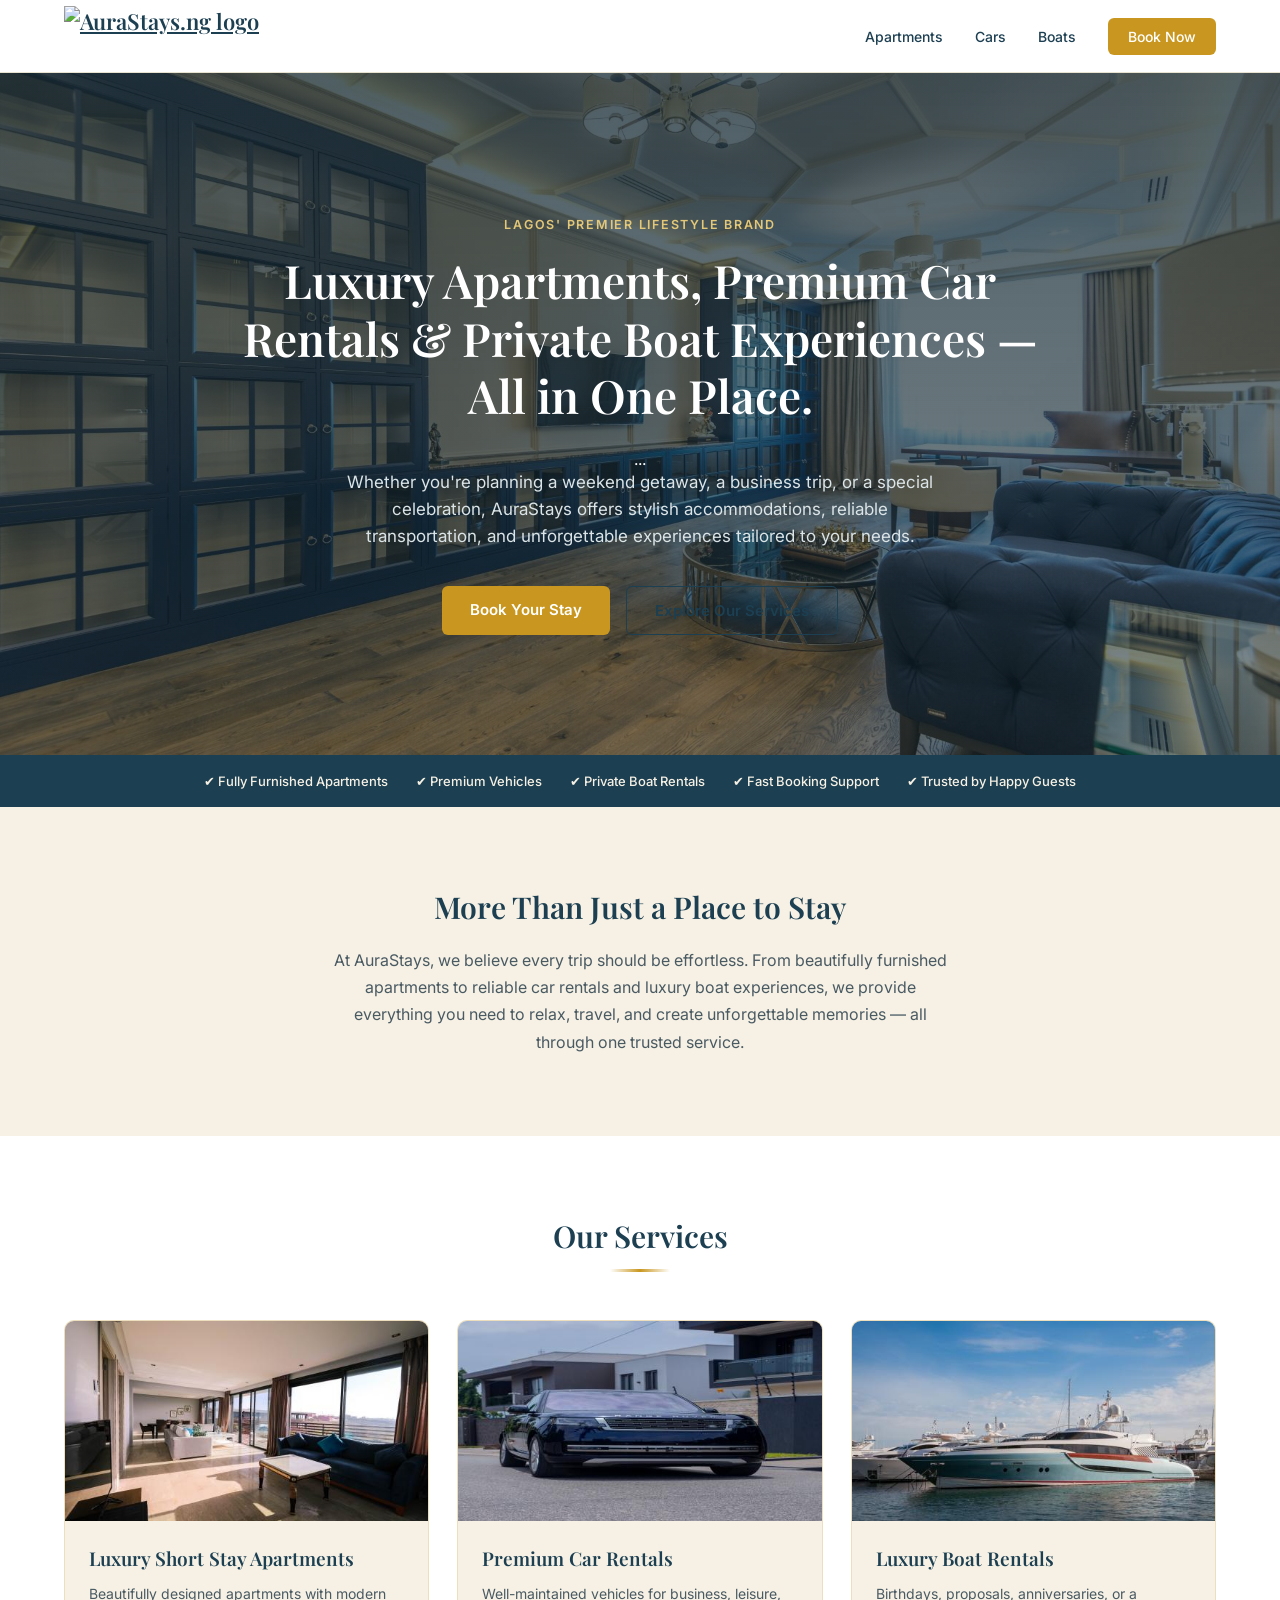
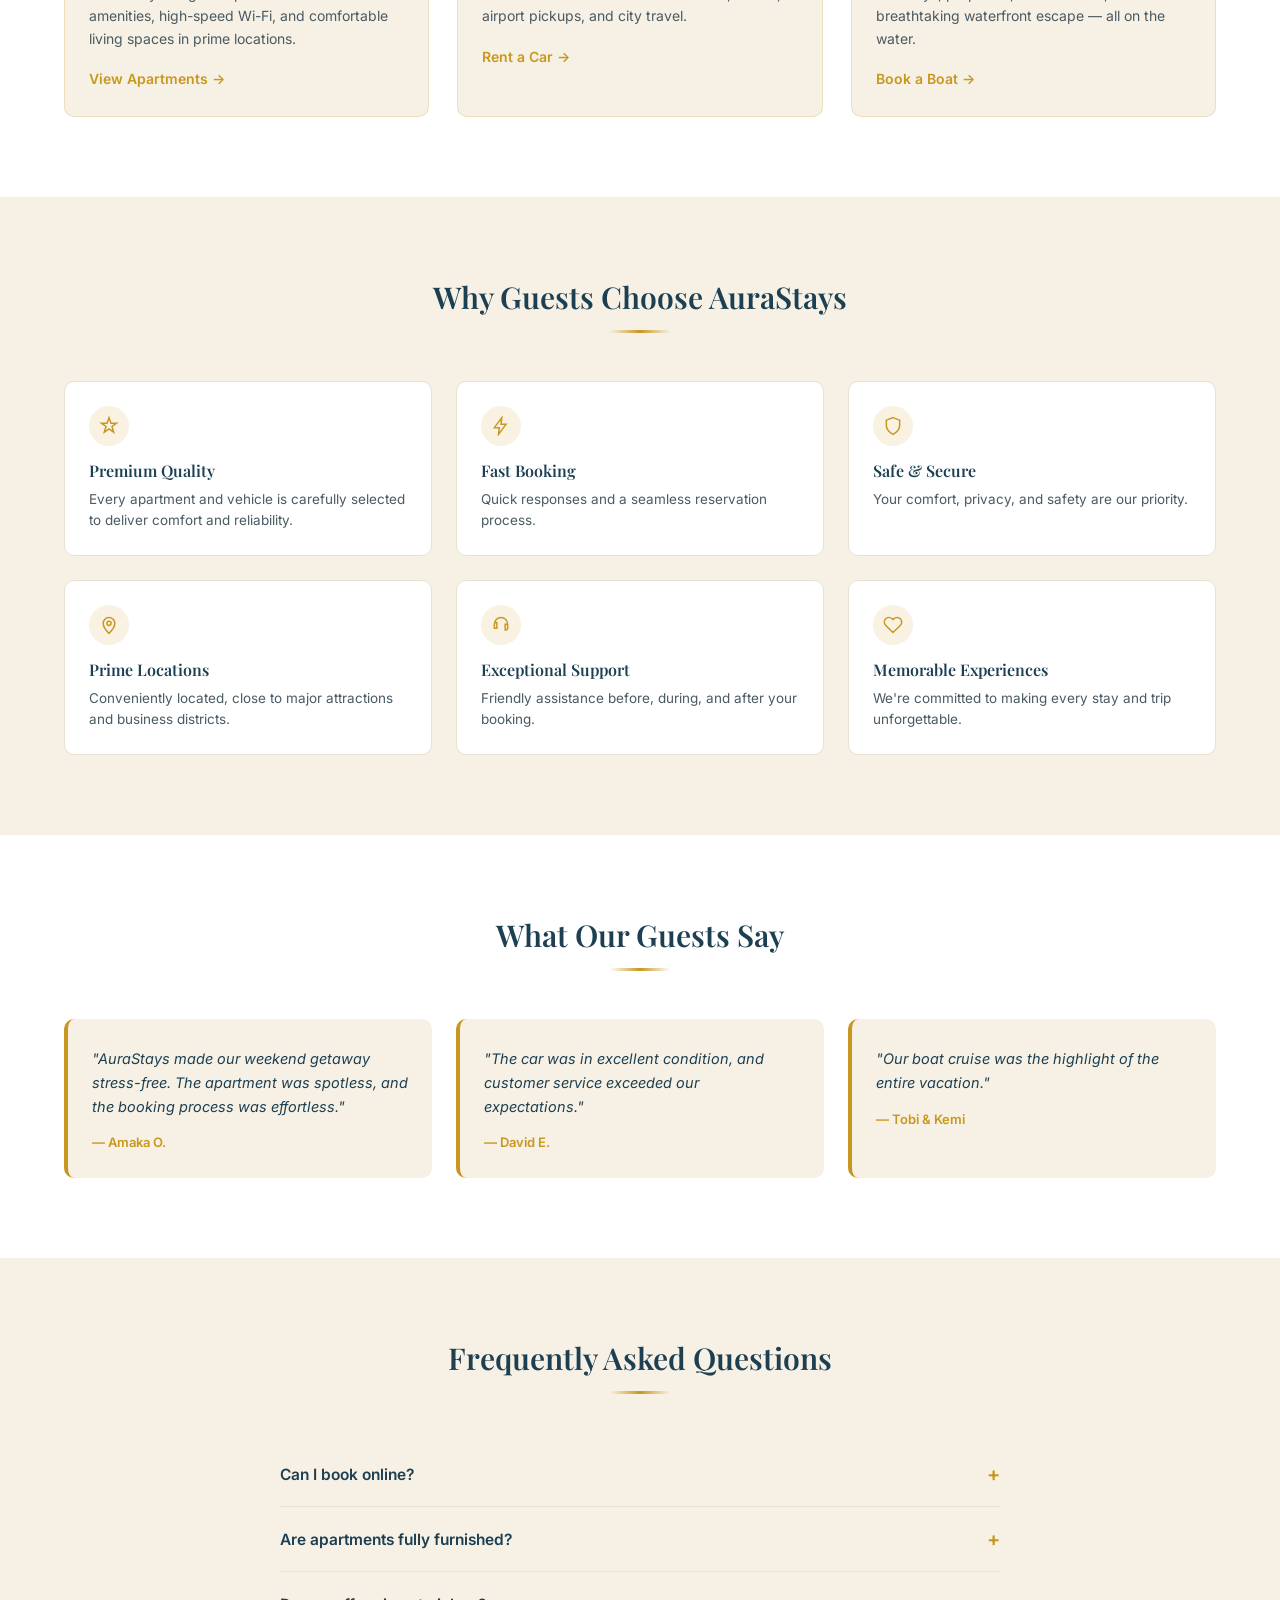
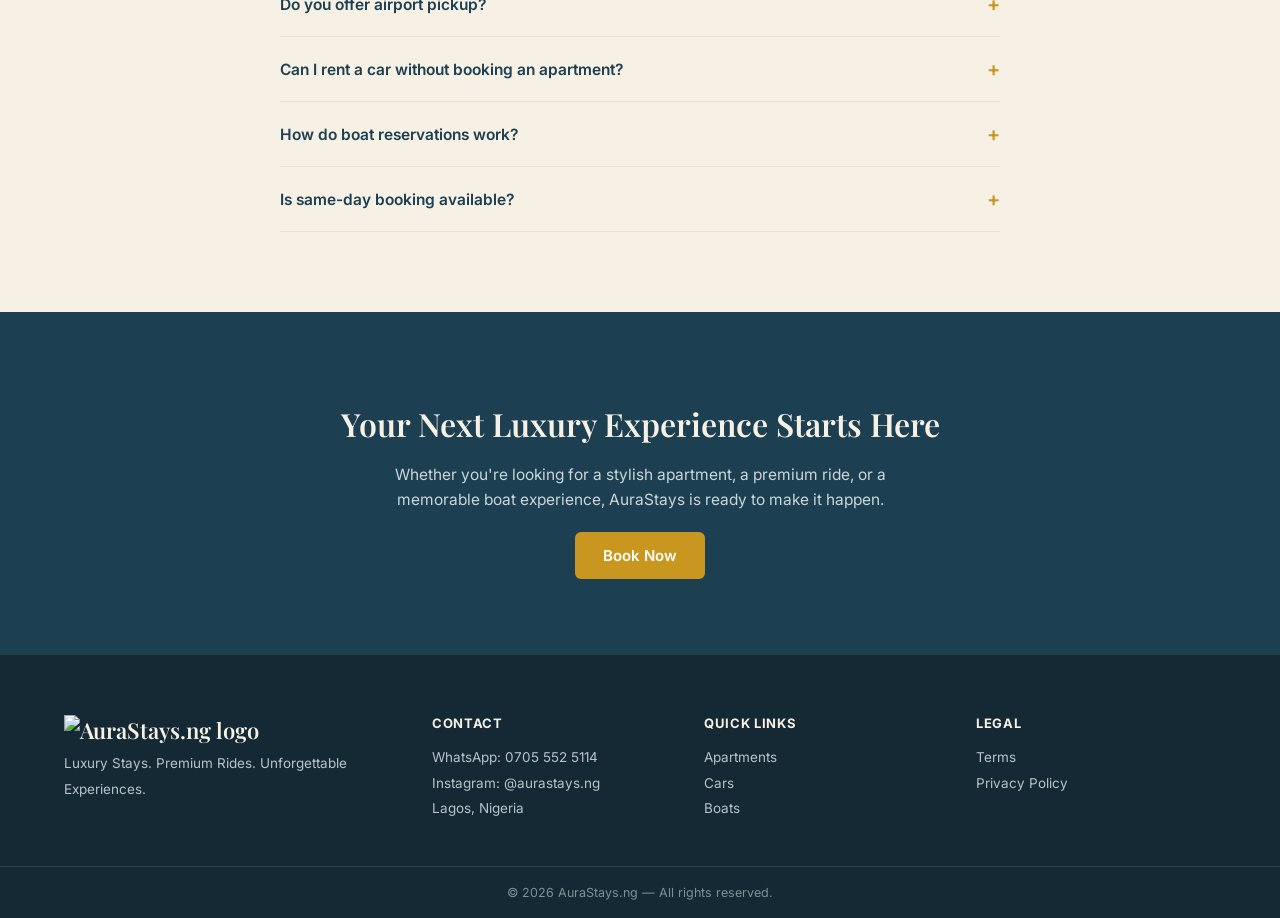
==== index.html @ 03aaccca "Initial AuraStays site" ====
<!doctype html>
<html lang="en">
  <head>
    <meta charset="UTF-8" />
    <meta name="viewport" content="width=device-width, initial-scale=1.0" />
    <title>
      AuraStays — Luxury Stays, Premium Rides, Unforgettable Experiences
    </title>
    <link rel="preconnect" href="https://fonts.googleapis.com" />
    <link
      href="https://fonts.googleapis.com/css2?family=Playfair+Display:wght@500;600;700&family=Inter:wght@400;500;600&display=swap"
      rel="stylesheet"
    />
    <link rel="stylesheet" href="style.css" />
  </head>
  <body>
    <header class="navbar">
      <div class="container navbar-inner">
        <a href="index.html" class="logo"
          ><img src="images/logo.png" alt="AuraStays.ng logo"
        /></a>
        <nav class="nav-links">
          <a href="apartments.html">Apartments</a>
          <a href="cars.html">Cars</a>
          <a href="boats.html">Boats</a>
          <a href="contact.html" class="nav-cta">Book Now</a>
        </nav>
      </div>
    </header>
    <section class="hero">
      <div class="hero-inner">
        <span class="hero-eyebrow">Lagos' Premier Lifestyle Brand</span>
        <h1>
          Luxury Apartments, Premium Car Rentals & Private Boat Experiences —
          All in One Place.
        </h1>
        ...
        <p class="hero-sub">
          Whether you're planning a weekend getaway, a business trip, or a
          special celebration, AuraStays offers stylish accommodations, reliable
          transportation, and unforgettable experiences tailored to your needs.
        </p>
        <div class="hero-ctas">
          <a href="contact.html" class="btn-primary">Book Your Stay</a>
          <a href="#services" class="btn-secondary">Explore Our Services</a>
        </div>
      </div>
    </section>

    <section class="trust-bar">
      <div class="container trust-inner">
        <span>✔ Fully Furnished Apartments</span>
        <span>✔ Premium Vehicles</span>
        <span>✔ Private Boat Rentals</span>
        <span>✔ Fast Booking Support</span>
        <span>✔ Trusted by Happy Guests</span>
      </div>
    </section>
    <section class="about" id="about">
      <div class="container about-inner">
        <h2>More Than Just a Place to Stay</h2>
        <p>
          At AuraStays, we believe every trip should be effortless. From
          beautifully furnished apartments to reliable car rentals and luxury
          boat experiences, we provide everything you need to relax, travel, and
          create unforgettable memories — all through one trusted service.
        </p>
      </div>
    </section>
    <section class="services" id="services">
      <div class="container">
        <h2 class="section-title">Our Services</h2>
        <div class="services-grid">
          <div class="service-card">
            <img
              src="images/service card/view apt.jpg"
              alt="Luxury apartment interior"
            />
            <div class="service-body">
              <h3>Luxury Short Stay Apartments</h3>
              <p>
                Beautifully designed apartments with modern amenities,
                high-speed Wi-Fi, and comfortable living spaces in prime
                locations.
              </p>
              <a href="apartments.html" class="card-link">View Apartments →</a>
            </div>
          </div>

          <div class="service-card">
            <img
              src="images/service card/premium car.jpg"
              alt="Premium rental car"
            />
            <div class="service-body">
              <h3>Premium Car Rentals</h3>
              <p>
                Well-maintained vehicles for business, leisure, airport pickups,
                and city travel.
              </p>
              <a href="cars.html" class="card-link">Rent a Car →</a>
            </div>
          </div>

          <div class="service-card">
            <img
              src="images/service card/luxury boat.jpg"
              alt="Luxury boat on water"
            />
            <div class="service-body">
              <h3>Luxury Boat Rentals</h3>
              <p>
                Birthdays, proposals, anniversaries, or a breathtaking
                waterfront escape — all on the water.
              </p>
              <a href="boats.html" class="card-link">Book a Boat →</a>
            </div>
          </div>
        </div>
      </div>
    </section>
    <section class="why" id="why">
      <div class="container">
        <h2 class="section-title">Why Guests Choose AuraStays</h2>
        <div class="why-grid">
          <div class="why-card">
            <div class="why-icon">
              <svg
                viewBox="0 0 24 24"
                fill="none"
                stroke="currentColor"
                stroke-width="1.8"
              >
                <path
                  d="M12 2l2.4 6.6H21l-5.4 4 2 6.7L12 15.5 6.4 19.3l2-6.7L3 8.6h6.6z"
                />
              </svg>
            </div>
            <h4>Premium Quality</h4>
            <p>
              Every apartment and vehicle is carefully selected to deliver
              comfort and reliability.
            </p>
          </div>

          <div class="why-card">
            <div class="why-icon">
              <svg
                viewBox="0 0 24 24"
                fill="none"
                stroke="currentColor"
                stroke-width="1.8"
              >
                <path d="M13 2L4 14h6l-1 8 9-12h-6z" />
              </svg>
            </div>
            <h4>Fast Booking</h4>
            <p>Quick responses and a seamless reservation process.</p>
          </div>

          <div class="why-card">
            <div class="why-icon">
              <svg
                viewBox="0 0 24 24"
                fill="none"
                stroke="currentColor"
                stroke-width="1.8"
              >
                <path d="M12 2l8 3v6c0 5-3.5 8.5-8 11-4.5-2.5-8-6-8-11V5z" />
              </svg>
            </div>
            <h4>Safe & Secure</h4>
            <p>Your comfort, privacy, and safety are our priority.</p>
          </div>

          <div class="why-card">
            <div class="why-icon">
              <svg
                viewBox="0 0 24 24"
                fill="none"
                stroke="currentColor"
                stroke-width="1.8"
              >
                <path d="M12 22s7-6.5 7-12a7 7 0 10-14 0c0 5.5 7 12 7 12z" />
                <circle cx="12" cy="10" r="2.5" />
              </svg>
            </div>
            <h4>Prime Locations</h4>
            <p>
              Conveniently located, close to major attractions and business
              districts.
            </p>
          </div>

          <div class="why-card">
            <div class="why-icon">
              <svg
                viewBox="0 0 24 24"
                fill="none"
                stroke="currentColor"
                stroke-width="1.8"
              >
                <path
                  d="M4 11a8 8 0 0116 0v5a2 2 0 01-2 2h-1v-7h3M4 16v-5a2 2 0 012-2h1v7H4z"
                />
              </svg>
            </div>
            <h4>Exceptional Support</h4>
            <p>Friendly assistance before, during, and after your booking.</p>
          </div>

          <div class="why-card">
            <div class="why-icon">
              <svg
                viewBox="0 0 24 24"
                fill="none"
                stroke="currentColor"
                stroke-width="1.8"
              >
                <path
                  d="M20.8 4.6a5.5 5.5 0 00-7.8 0L12 5.6l-1-1a5.5 5.5 0 00-7.8 7.8l1 1L12 21l7.8-7.6 1-1a5.5 5.5 0 000-7.8z"
                />
              </svg>
            </div>
            <h4>Memorable Experiences</h4>
            <p>We're committed to making every stay and trip unforgettable.</p>
          </div>
        </div>
      </div>
    </section>
    <section class="testimonials" id="testimonials">
      <div class="container">
        <h2 class="section-title">What Our Guests Say</h2>
        <div class="testimonials-grid">
          <div class="testimonial-card">
            <p>
              "AuraStays made our weekend getaway stress-free. The apartment was
              spotless, and the booking process was effortless."
            </p>
            <div class="testimonial-name">— Amaka O.</div>
          </div>

          <div class="testimonial-card">
            <p>
              "The car was in excellent condition, and customer service exceeded
              our expectations."
            </p>
            <div class="testimonial-name">— David E.</div>
          </div>

          <div class="testimonial-card">
            <p>"Our boat cruise was the highlight of the entire vacation."</p>
            <div class="testimonial-name">— Tobi & Kemi</div>
          </div>
        </div>
      </div>
    </section>
    <section class="faq" id="faq">
      <div class="container">
        <h2 class="section-title">Frequently Asked Questions</h2>
        <div class="faq-list">
          <div class="faq-item">
            <button class="faq-question">
              Can I book online?<span class="faq-icon">+</span>
            </button>
            <div class="faq-answer">
              <p>
                Yes — you can send a booking inquiry directly through our
                contact form, and our team will confirm availability and next
                steps.
              </p>
            </div>
          </div>

          <div class="faq-item">
            <button class="faq-question">
              Are apartments fully furnished?<span class="faq-icon">+</span>
            </button>
            <div class="faq-answer">
              <p>
                Yes, every apartment comes fully furnished with modern
                amenities, high-speed Wi-Fi, a fully equipped kitchen, and a
                smart TV.
              </p>
            </div>
          </div>

          <div class="faq-item">
            <button class="faq-question">
              Do you offer airport pickup?<span class="faq-icon">+</span>
            </button>
            <div class="faq-answer">
              <p>
                Yes, airport transfers are available as part of our car rental
                service — just mention it when booking.
              </p>
            </div>
          </div>

          <div class="faq-item">
            <button class="faq-question">
              Can I rent a car without booking an apartment?<span
                class="faq-icon"
                >+</span
              >
            </button>
            <div class="faq-answer">
              <p>
                Absolutely. Each service — apartments, cars, and boats — can be
                booked independently or together.
              </p>
            </div>
          </div>

          <div class="faq-item">
            <button class="faq-question">
              How do boat reservations work?<span class="faq-icon">+</span>
            </button>
            <div class="faq-answer">
              <p>
                Boat rentals are booked in advance based on occasion and group
                size — reach out with your date and we'll confirm availability.
              </p>
            </div>
          </div>

          <div class="faq-item">
            <button class="faq-question">
              Is same-day booking available?<span class="faq-icon">+</span>
            </button>
            <div class="faq-answer">
              <p>
                It depends on availability — same-day requests are possible for
                apartments and cars, so it's worth asking.
              </p>
            </div>
          </div>
        </div>
      </div>
    </section>
    <section class="final-cta">
      <div class="container">
        <h2>Your Next Luxury Experience Starts Here</h2>
        <p>
          Whether you're looking for a stylish apartment, a premium ride, or a
          memorable boat experience, AuraStays is ready to make it happen.
        </p>
        <a href="contact.html" class="btn-primary">Book Now</a>
      </div>
    </section>

    <footer class="site-footer" id="contact">
      <div class="container footer-inner">
        <div class="footer-col">
          <a href="index.html" class="logo"
            ><img src="images/logo.png" alt="AuraStays.ng logo"
          /></a>
          <p>Luxury Stays. Premium Rides. Unforgettable Experiences.</p>
        </div>

        <div class="footer-col">
          <h5>Contact</h5>
          <p>WhatsApp: 0705 552 5114</p>
          <p>Instagram: @aurastays.ng</p>
          <p>Lagos, Nigeria</p>
        </div>

        <div class="footer-col">
          <h5>Quick Links</h5>
          <p><a href="apartments.html">Apartments</a></p>
          <p><a href="cars.html">Cars</a></p>
          <p><a href="boats.html">Boats</a></p>
        </div>

        <div class="footer-col">
          <h5>Legal</h5>
          <p><a href="#">Terms</a></p>
          <p><a href="#">Privacy Policy</a></p>
        </div>
      </div>
      <div class="footer-bottom">
        © 2026 AuraStays.ng — All rights reserved.
      </div>
    </footer>
    <script src="script.js"></script>
  </body>
</html>
---- style.css ----
* {
  box-sizing: border-box;
  margin: 0;
  padding: 0;
}

body {
  font-family: "Inter", sans-serif;
  color: #1c3f52;
  background: #f6f1e4;
}

.container {
  max-width: 1200px;
  margin: 0 auto;
  padding: 0 24px;
}

.navbar {
  background: #ffffff;
  border-bottom: 1px solid #e8e2d0;
  position: sticky;
  top: 0;
  z-index: 10;
}

.navbar-inner {
  display: flex;
  justify-content: space-between;
  align-items: center;
  height: 72px;
}

.logo {
  font-family: "Playfair Display", serif;
  font-size: 22px;
  font-weight: 600;
  color: #1c3f52;
}

.logo .gold {
  color: #c9971f;
  font-style: italic;
}

.nav-links {
  display: flex;
  align-items: center;
  gap: 32px;
}

.nav-links a {
  text-decoration: none;
  color: #1c3f52;
  font-size: 14px;
  font-weight: 500;
}

.nav-cta {
  background: #c9971f;
  color: #ffffff !important;
  padding: 10px 20px;
  border-radius: 6px;
}
.hero {
  position: relative;
  padding: 140px 0 120px;
  text-align: center;
  background-image:
    linear-gradient(180deg, rgba(20, 41, 51, 0.75), rgba(20, 41, 51, 0.55)),
    url("images/hero-bg.jpg");
  background-size: cover;
  background-position: center;
  color: #ffffff;
}

.hero-eyebrow {
  display: inline-block;
  font-size: 12.5px;
  font-weight: 600;
  letter-spacing: 0.14em;
  text-transform: uppercase;
  color: #e4c878;
  margin-bottom: 20px;
}

.hero h1 {
  font-family: "Playfair Display", serif;
  font-size: clamp(32px, 5vw, 46px);
  font-weight: 600;
  line-height: 1.25;
  max-width: 800px;
  margin: 0 auto 24px;
  color: #ffffff;
}

.hero-sub {
  font-size: 17px;
  color: #dbe4e7;
  max-width: 600px;
  margin: 0 auto 36px;
  line-height: 1.6;
}

.hero-ctas {
  display: flex;
  justify-content: center;
  gap: 16px;
}

.btn-primary,
.btn-secondary {
  text-decoration: none;
  padding: 14px 28px;
  border-radius: 6px;
  font-size: 15px;
  font-weight: 600;
}

.btn-primary {
  background: #c9971f;
  color: #ffffff;
}

.btn-secondary {
  background: transparent;
  color: #1c3f52;
  border: 1.5px solid #1c3f52;
}

.trust-bar {
  background: #1c3f52;
  padding: 18px 0;
}

.trust-inner {
  display: flex;
  justify-content: center;
  flex-wrap: wrap;
  gap: 28px;
  color: #f6f1e4;
  font-size: 13px;
  font-weight: 500;
}
.about {
  padding: 80px 0;
  text-align: center;
}

.about-inner {
  max-width: 680px;
  margin: 0 auto;
}

.about h2 {
  font-family: "Playfair Display", serif;
  font-size: 30px;
  font-weight: 600;
  margin-bottom: 20px;
}

.about p {
  font-size: 16px;
  color: #4a5a63;
  line-height: 1.7;
}
.services {
  padding: 80px 0;
  background: #ffffff;
}

.section-title {
  font-family: "Playfair Display", serif;
  font-size: 30px;
  font-weight: 600;
  text-align: center;
  margin-bottom: 48px;
}

.services-grid {
  display: grid;
  grid-template-columns: repeat(3, 1fr);
  gap: 28px;
}

.service-card {
  background: #f6f1e4;
  border-radius: 10px;
  overflow: hidden;
}

.service-card img {
  width: 100%;
  height: 180px;
  object-fit: cover;
  display: block;
}

.service-body {
  padding: 24px 24px 28px;
}

.service-card h3 {
  font-family: "Playfair Display", serif;
  font-size: 19px;
  font-weight: 600;
  margin-bottom: 12px;
}

.service-card p {
  font-size: 14px;
  color: #4a5a63;
  line-height: 1.6;
  margin-bottom: 18px;
}

.card-link {
  font-size: 14px;
  font-weight: 600;
  color: #c9971f;
  text-decoration: none;
}
.why {
  padding: 80px 0;
}

.why-grid {
  display: grid;
  grid-template-columns: repeat(3, 1fr);
  gap: 24px;
}

.why-card {
  background: #ffffff;
  border: 1px solid #e8e2d0;
  padding: 24px;
  border-radius: 10px;
}

.why-icon {
  width: 40px;
  height: 40px;
  border-radius: 50%;
  background: rgba(201, 151, 31, 0.12);
  color: #c9971f;
  display: flex;
  align-items: center;
  justify-content: center;
  margin-bottom: 14px;
}

.why-icon svg {
  width: 20px;
  height: 20px;
}

.why-card h4 {
  font-family: "Playfair Display", serif;
  font-size: 16px;
  font-weight: 600;
  margin-bottom: 8px;
  color: #1c3f52;
}

.why-card p {
  font-size: 13.5px;
  color: #4a5a63;
  line-height: 1.55;
}

@media (max-width: 900px) {
  .why-grid {
    grid-template-columns: repeat(2, 1fr);
    gap: 16px;
  }
  .why-card {
    padding: 18px;
  }
}
.testimonials {
  padding: 80px 0;
  background: #ffffff;
}

.testimonials-grid {
  display: grid;
  grid-template-columns: repeat(3, 1fr);
  gap: 24px;
}

.testimonial-card {
  background: #f6f1e4;
  border-radius: 10px;
  padding: 28px 24px;
}

.testimonial-card p {
  font-size: 14.5px;
  color: #1c3f52;
  line-height: 1.65;
  font-style: italic;
  margin-bottom: 16px;
}

.testimonial-name {
  font-size: 13px;
  font-weight: 600;
  color: #c9971f;
}

@media (max-width: 900px) {
  .testimonials-grid {
    grid-template-columns: 1fr;
  }
}
.faq {
  padding: 80px 0;
}

.faq-list {
  max-width: 720px;
  margin: 0 auto;
}

.faq-item {
  border-bottom: 1px solid #e8e2d0;
}

.faq-question {
  width: 100%;
  background: none;
  border: none;
  text-align: left;
  font-family: "Inter", sans-serif;
  font-size: 15.5px;
  font-weight: 600;
  color: #1c3f52;
  padding: 20px 0;
  cursor: pointer;
  display: flex;
  justify-content: space-between;
  align-items: center;
}

.faq-icon {
  font-size: 20px;
  color: #c9971f;
  transition: transform 0.2s ease;
}

.faq-item.open .faq-icon {
  transform: rotate(45deg);
}

.faq-answer {
  max-height: 0;
  overflow: hidden;
  transition: max-height 0.3s ease;
}

.faq-answer p {
  font-size: 14.5px;
  color: #4a5a63;
  line-height: 1.6;
  padding-bottom: 20px;
}
.final-cta {
  background: #1c3f52;
  color: #f6f1e4;
  text-align: center;
  padding: 90px 0;
}

.final-cta h2 {
  font-family: "Playfair Display", serif;
  font-size: 32px;
  font-weight: 600;
  max-width: 600px;
  margin: 0 auto 18px;
}

.final-cta p {
  font-size: 15.5px;
  color: #cbd6da;
  max-width: 520px;
  margin: 0 auto 32px;
  line-height: 1.6;
}

.site-footer {
  background: #14293350;
  background: #142933;
  color: #b8c4c9;
  padding: 60px 0 0;
}

.footer-inner {
  display: grid;
  grid-template-columns: 1.4fr 1fr 1fr 1fr;
  gap: 32px;
  padding-bottom: 44px;
}

.footer-col .logo {
  color: #f6f1e4;
  margin-bottom: 10px;
}

.footer-col p {
  font-size: 13.5px;
  line-height: 1.9;
}

.footer-col h5 {
  color: #f6f1e4;
  font-size: 13px;
  text-transform: uppercase;
  letter-spacing: 0.05em;
  margin-bottom: 14px;
}

.footer-col a {
  color: #b8c4c9;
  text-decoration: none;
}

.footer-col a:hover {
  color: #c9971f;
}

.footer-bottom {
  border-top: 1px solid #2a4451;
  text-align: center;
  padding: 18px 0;
  font-size: 12.5px;
  color: #7f9099;
}

@media (max-width: 800px) {
  .footer-inner {
    grid-template-columns: repeat(2, 1fr);
  }
}
.btn-primary,
.btn-secondary {
  text-decoration: none;
  padding: 14px 28px;
  border-radius: 6px;
  font-size: 15px;
  font-weight: 600;
  transition: all 0.3s ease;
}

.btn-primary {
  background: #c9971f;
  color: #ffffff;
}

.btn-primary:hover {
  background: #a8791a;
  transform: translateY(-2px);
  box-shadow: 0 8px 20px rgba(201, 151, 31, 0.3);
}

.btn-secondary {
  background: transparent;
  color: #1c3f52;
  border: 1.5px solid #1c3f52;
}

.btn-secondary:hover {
  background: #1c3f52;
  color: #ffffff;
  transform: translateY(-2px);
}

.service-card {
  background: #f6f1e4;
  border-radius: 10px;
  overflow: hidden;
  transition:
    box-shadow 0.3s ease,
    transform 0.3s ease;
}

.service-card:hover {
  box-shadow: 0 12px 32px rgba(0, 0, 0, 0.12);
  transform: translateY(-4px);
}

.why-card {
  background: #ffffff;
  border: 1px solid #e8e2d0;
  padding: 24px;
  border-radius: 10px;
  transition:
    box-shadow 0.3s ease,
    border-color 0.3s ease;
}

.why-card:hover {
  border-color: #c9971f;
  box-shadow: 0 8px 24px rgba(201, 151, 31, 0.15);
}

.listing-card {
  border-radius: 10px;
  overflow: hidden;
  border: 1px solid #e8e2d0;
  transition:
    box-shadow 0.3s ease,
    transform 0.3s ease;
}

.listing-card:hover {
  box-shadow: 0 12px 32px rgba(0, 0, 0, 0.12);
  transform: translateY(-4px);
}
.section-title {
  font-family: "Playfair Display", serif;
  font-size: 30px;
  font-weight: 600;
  text-align: center;
  margin-bottom: 48px;
  position: relative;
  padding-bottom: 16px;
}

.section-title::after {
  content: "";
  position: absolute;
  bottom: 0;
  left: 50%;
  transform: translateX(-50%);
  width: 60px;
  height: 3px;
  background: linear-gradient(90deg, transparent, #c9971f, transparent);
}

.service-card {
  background: #f6f1e4;
  border-radius: 10px;
  overflow: hidden;
  transition:
    box-shadow 0.3s ease,
    transform 0.3s ease;
  border: 1px solid rgba(201, 151, 31, 0.2);
}

.service-card img {
  width: 100%;
  height: 200px;
  object-fit: cover;
  display: block;
  transition: transform 0.3s ease;
}

.service-card:hover img {
  transform: scale(1.05);
}

.testimonial-card {
  background: #f6f1e4;
  border-radius: 10px;
  padding: 28px 24px;
  border-left: 4px solid #c9971f;
}

.why-card {
  background: #ffffff;
  border: 1px solid #e8e2d0;
  padding: 24px;
  border-radius: 10px;
  transition:
    box-shadow 0.3s ease,
    border-color 0.3s ease;
  position: relative;
}

.why-card::before {
  content: "";
  position: absolute;
  top: 0;
  left: 0;
  width: 100%;
  height: 3px;
  background: linear-gradient(90deg, #c9971f, transparent);
  border-radius: 10px 10px 0 0;
  opacity: 0;
  transition: opacity 0.3s ease;
}

.why-card:hover::before {
  opacity: 1;
}
.page-header {
  background: #1c3f52;
  color: #ffffff;
  text-align: center;
  padding: 70px 0 50px;
}

.page-header h1 {
  font-family: "Playfair Display", serif;
  font-size: 36px;
  font-weight: 600;
  margin-bottom: 14px;
}

.page-header p {
  font-size: 15.5px;
  color: #cbd6da;
  max-width: 480px;
  margin: 0 auto;
}

.listings {
  padding: 70px 0 90px;
}
.gallery {
  position: relative;
  height: 180px;
  overflow: hidden;
}

.gallery-img {
  position: absolute;
  inset: 0;
  width: 100%;
  height: 100%;
  object-fit: cover;
  opacity: 0;
  transition: opacity 0.3s ease;
}

.gallery-img.active {
  opacity: 1;
}

.gallery-prev,
.gallery-next {
  position: absolute;
  top: 50%;
  transform: translateY(-50%);
  background: rgba(20, 41, 51, 0.55);
  color: #ffffff;
  border: none;
  width: 30px;
  height: 30px;
  border-radius: 50%;
  font-size: 18px;
  cursor: pointer;
  display: flex;
  align-items: center;
  justify-content: center;
  transition: background 0.2s ease;
}

.gallery-prev:hover,
.gallery-next:hover {
  background: rgba(20, 41, 51, 0.85);
}

.gallery-prev {
  left: 10px;
}

.gallery-next {
  right: 10px;
}
.listings-grid {
  display: grid;
  grid-template-columns: repeat(3, 1fr);
  gap: 28px;
}

.listing-body {
  padding: 18px 20px;
}

.listing-body h4 {
  font-family: "Playfair Display", serif;
  font-size: 16px;
  font-weight: 600;
  margin-bottom: 6px;
}

.listing-body p {
  font-size: 13px;
  color: #4a5a63;
}

@media (max-width: 900px) {
  .listings-grid {
    grid-template-columns: repeat(2, 1fr);
  }
}
.listing-card img {
  width: 100%;
  height: 180px;
  object-fit: cover;
  display: block;
}
.logo img {
  height: 60px;
  width: auto;
  display: block;
}

.footer-col .logo img {
  height: 36px;
}
.contact-section {
  padding: 80px 0 100px;
}

.contact-grid {
  display: grid;
  grid-template-columns: 1fr 1.4fr;
  gap: 48px;
}

.contact-info h3,
.booking-form h3 {
  font-family: "Playfair Display", serif;
  font-size: 22px;
  font-weight: 600;
  margin-bottom: 24px;
}

.contact-item {
  font-size: 14.5px;
  color: #4a5a63;
  margin-bottom: 20px;
  line-height: 1.6;
}

.contact-item a {
  color: #1c3f52;
  font-weight: 600;
  text-decoration: none;
}

.contact-item a:hover {
  color: #c9971f;
}

.contact-note {
  font-size: 13.5px;
  color: #8a99a0;
  margin-top: 28px;
  font-style: italic;
}

.booking-form {
  background: #ffffff;
  border: 1px solid #e8e2d0;
  border-radius: 10px;
  padding: 32px;
  display: flex;
  flex-direction: column;
}

.booking-form label {
  font-size: 13px;
  font-weight: 600;
  color: #1c3f52;
  margin-bottom: 6px;
  margin-top: 16px;
}

.booking-form input,
.booking-form select,
.booking-form textarea {
  font-family: "Inter", sans-serif;
  font-size: 14.5px;
  padding: 10px 12px;
  border: 1px solid #d8d0bd;
  border-radius: 6px;
  background: #f6f1e4;
  color: #1c3f52;
}

.booking-form textarea {
  resize: vertical;
}

.booking-form button {
  margin-top: 24px;
  border: none;
  cursor: pointer;
}

.form-success {
  display: none;
  margin-top: 16px;
  padding: 12px 14px;
  background: rgba(46, 125, 50, 0.1);
  color: #2e7d32;
  border-radius: 6px;
  font-size: 13.5px;
  text-align: center;
}

.form-success.show {
  display: block;
}

@media (max-width: 800px) {
  .contact-grid {
    grid-template-columns: 1fr;
  }
}
.form-success.error {
  background: rgba(198, 40, 40, 0.1);
  color: #c62828;
}
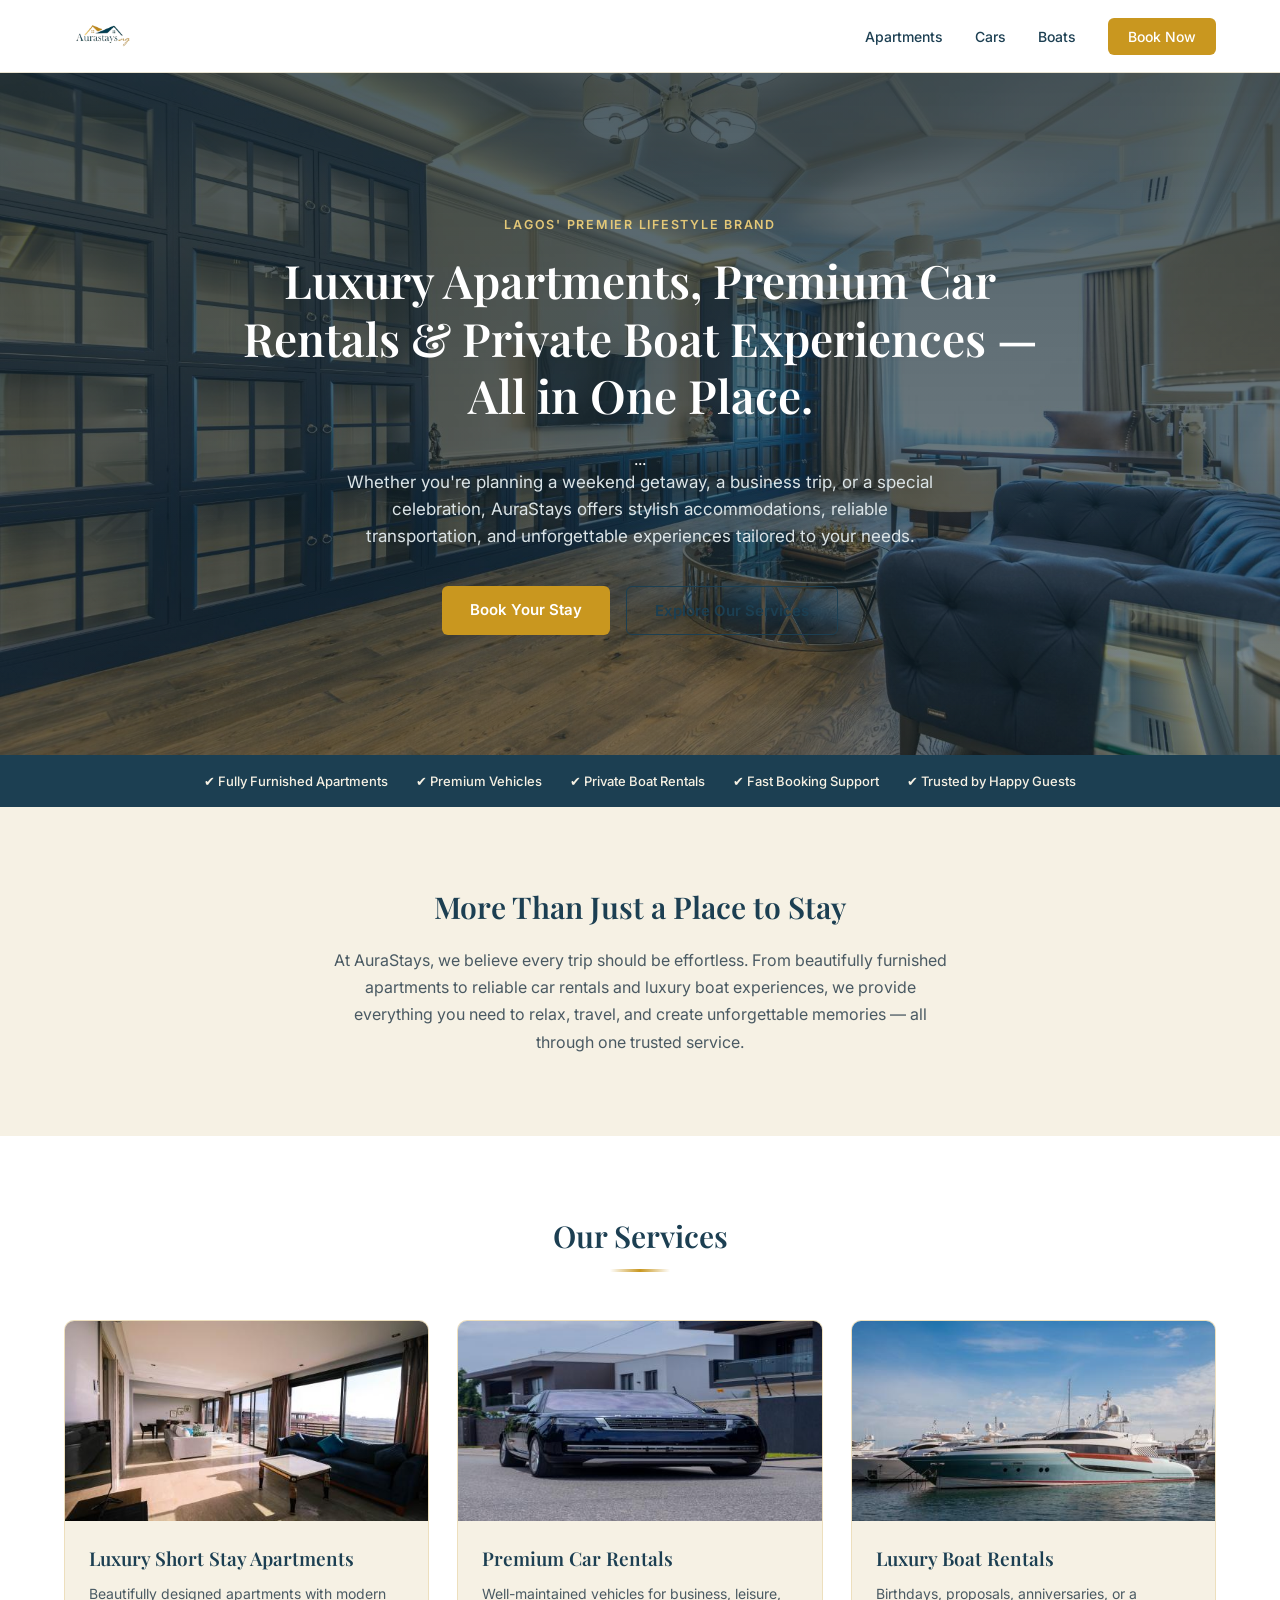
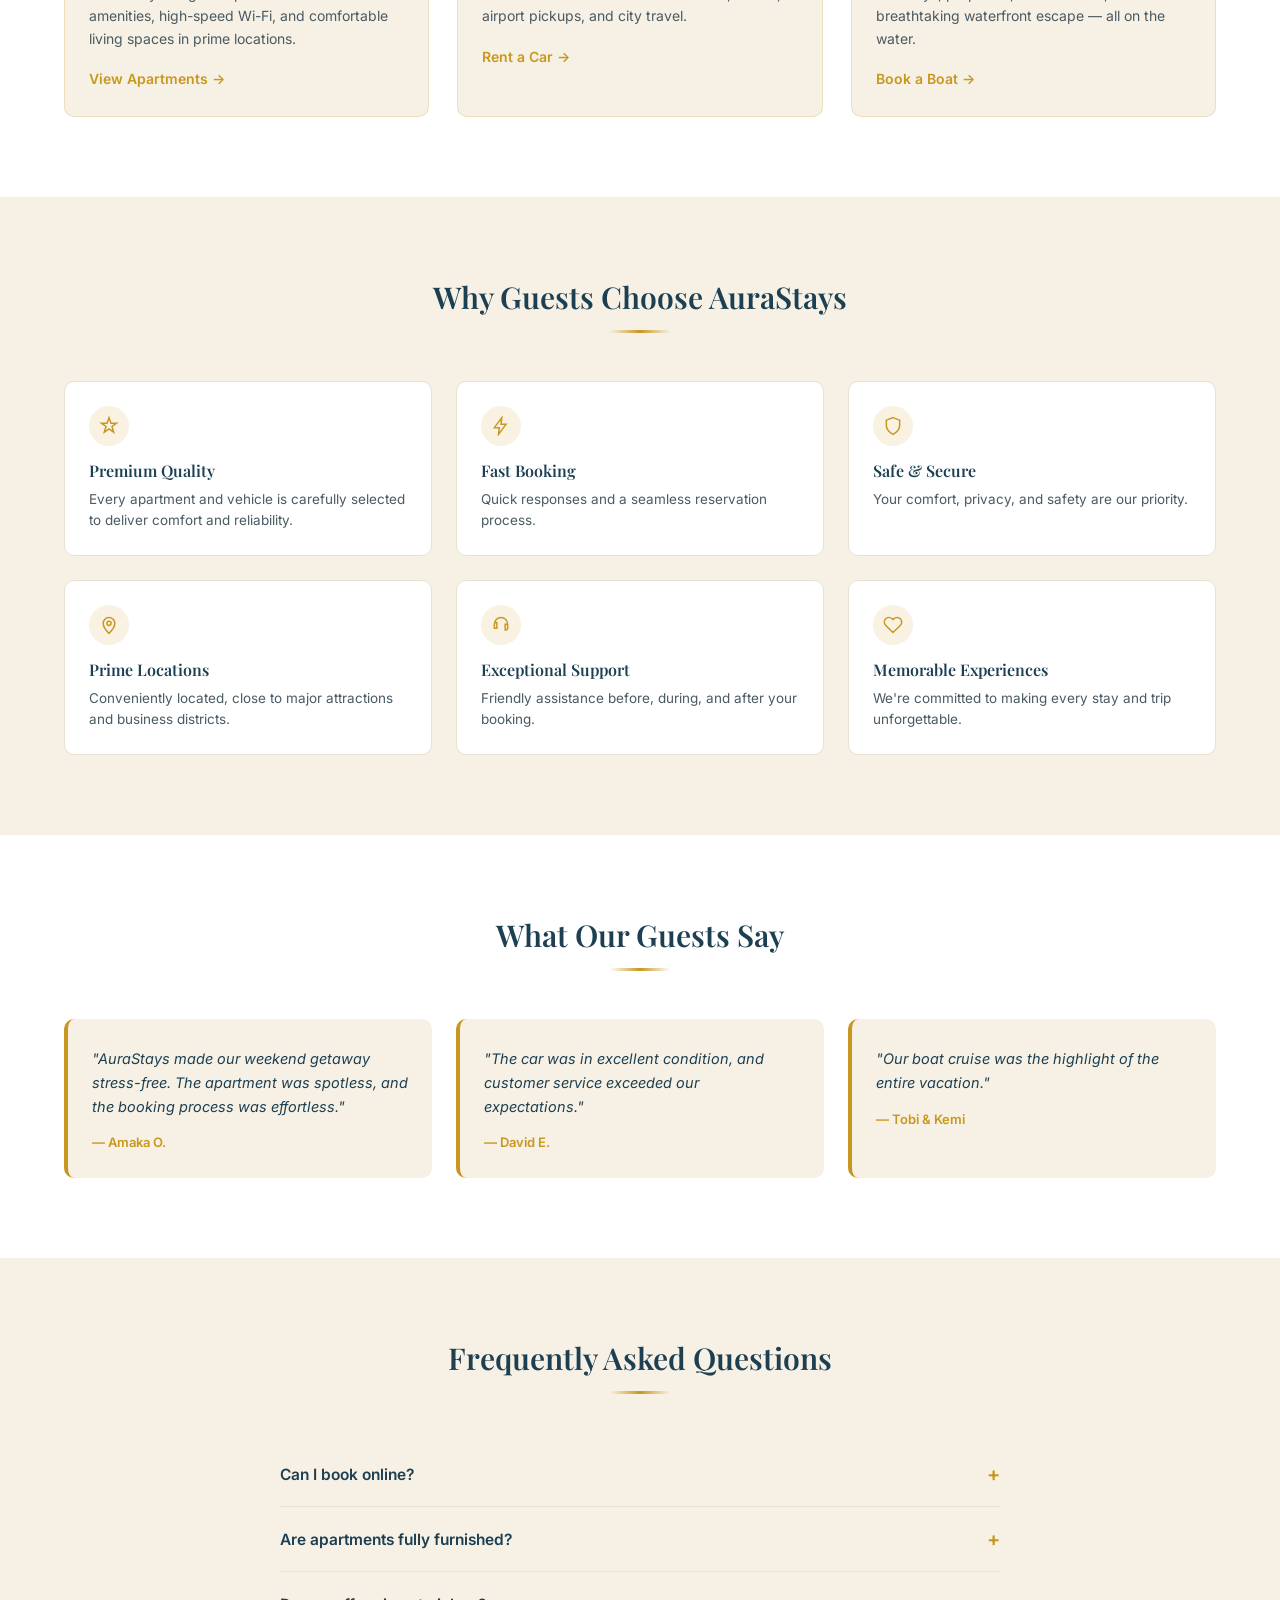
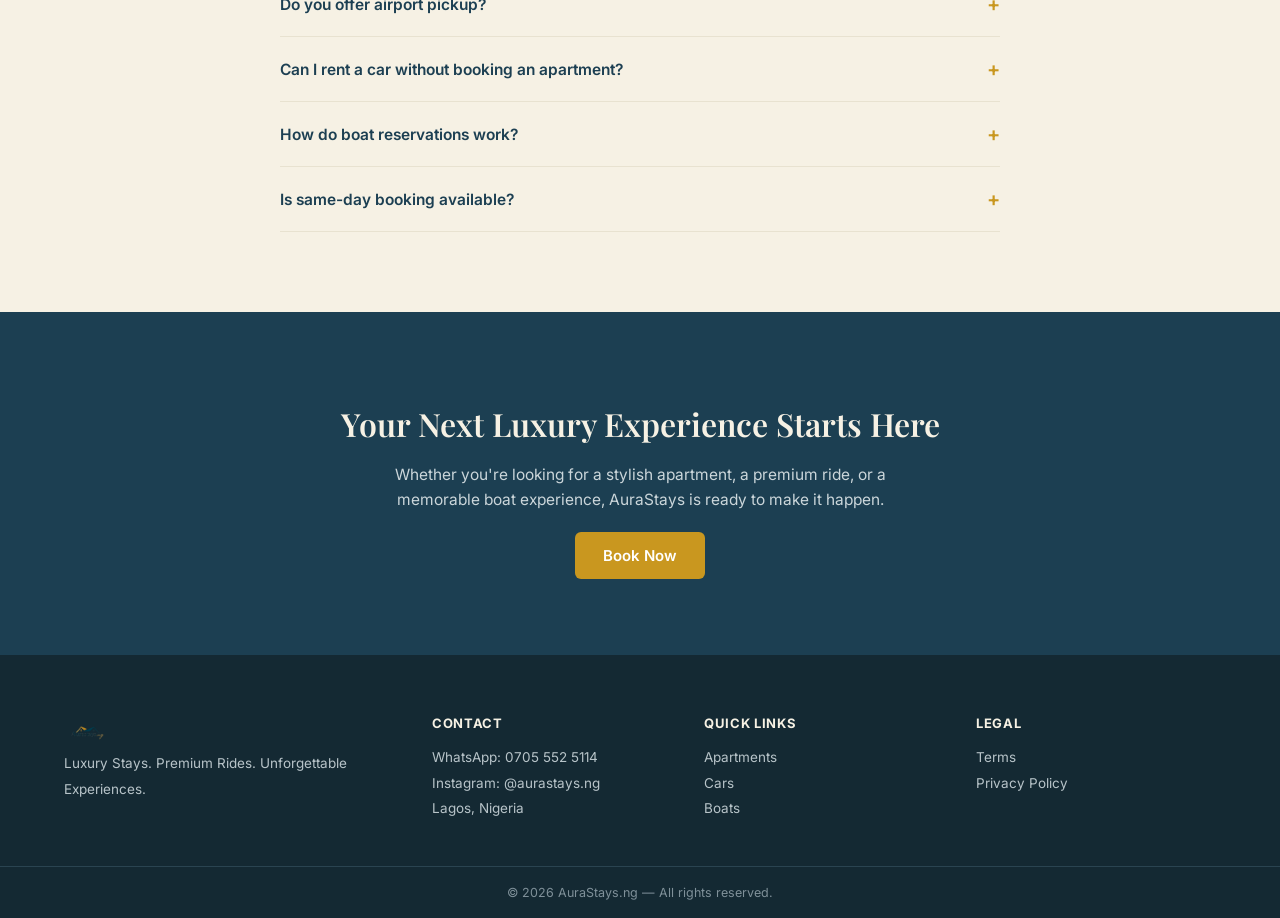
==== commit dac5dc61: "Add mobile navigation menu and fix services grid" ====
--- a/index.html
+++ b/index.html
@@ -19,7 +19,19 @@
         <a href="index.html" class="logo"
           ><img src="images/logo.png" alt="AuraStays.ng logo"
         /></a>
-        <nav class="nav-links">
+
+        <button
+          class="menu-toggle"
+          id="menu-toggle"
+          aria-label="Toggle menu"
+          aria-expanded="false"
+        >
+          <span></span>
+          <span></span>
+          <span></span>
+        </button>
+
+        <nav class="nav-links" id="nav-links">
           <a href="apartments.html">Apartments</a>
           <a href="cars.html">Cars</a>
           <a href="boats.html">Boats</a>
--- a/style.css
+++ b/style.css
@@ -181,6 +181,12 @@
   display: grid;
   grid-template-columns: repeat(3, 1fr);
   gap: 28px;
+}
+
+@media (max-width: 900px) {
+  .services-grid {
+    grid-template-columns: 1fr;
+  }
 }
 
 .service-card {
@@ -815,3 +821,70 @@
   background: rgba(198, 40, 40, 0.1);
   color: #c62828;
 }
+.menu-toggle {
+  display: none;
+  flex-direction: column;
+  gap: 5px;
+  background: none;
+  border: none;
+  cursor: pointer;
+  padding: 8px;
+}
+
+.menu-toggle span {
+  width: 24px;
+  height: 2px;
+  background: #1c3f52;
+  display: block;
+  transition:
+    transform 0.3s ease,
+    opacity 0.3s ease;
+}
+
+.menu-toggle.active span:nth-child(1) {
+  transform: translateY(7px) rotate(45deg);
+}
+
+.menu-toggle.active span:nth-child(2) {
+  opacity: 0;
+}
+
+.menu-toggle.active span:nth-child(3) {
+  transform: translateY(-7px) rotate(-45deg);
+}
+
+@media (max-width: 900px) {
+  .menu-toggle {
+    display: flex;
+  }
+
+  .nav-links {
+    position: fixed;
+    top: 72px;
+    left: 0;
+    right: 0;
+    background: #ffffff;
+    flex-direction: column;
+    align-items: stretch;
+    gap: 0;
+    max-height: 0;
+    overflow: hidden;
+    transition: max-height 0.3s ease;
+    border-bottom: 1px solid #e8e2d0;
+  }
+
+  .nav-links.open {
+    max-height: 400px;
+  }
+
+  .nav-links a {
+    padding: 16px 24px;
+    border-bottom: 1px solid #f0ece0;
+  }
+
+  .nav-cta {
+    margin: 16px 24px !important;
+    text-align: center;
+    width: calc(100% - 48px);
+  }
+}
